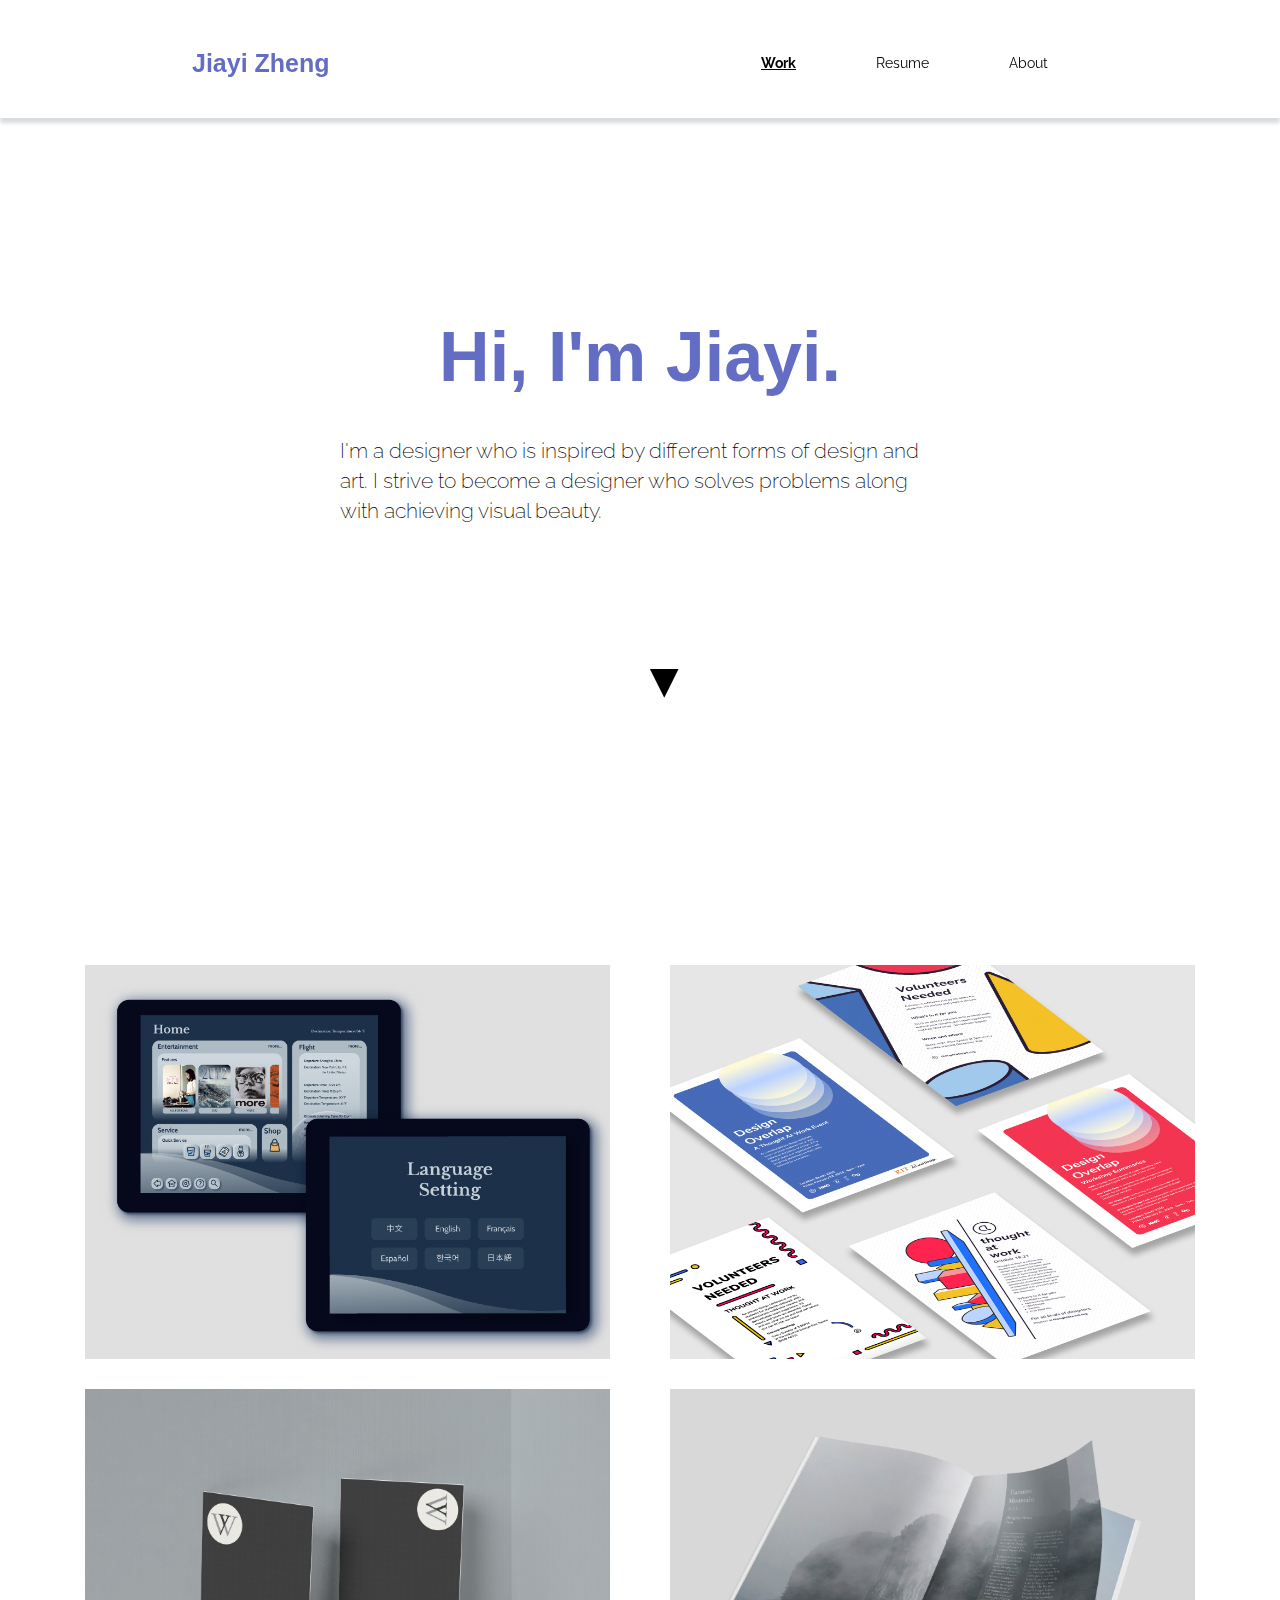
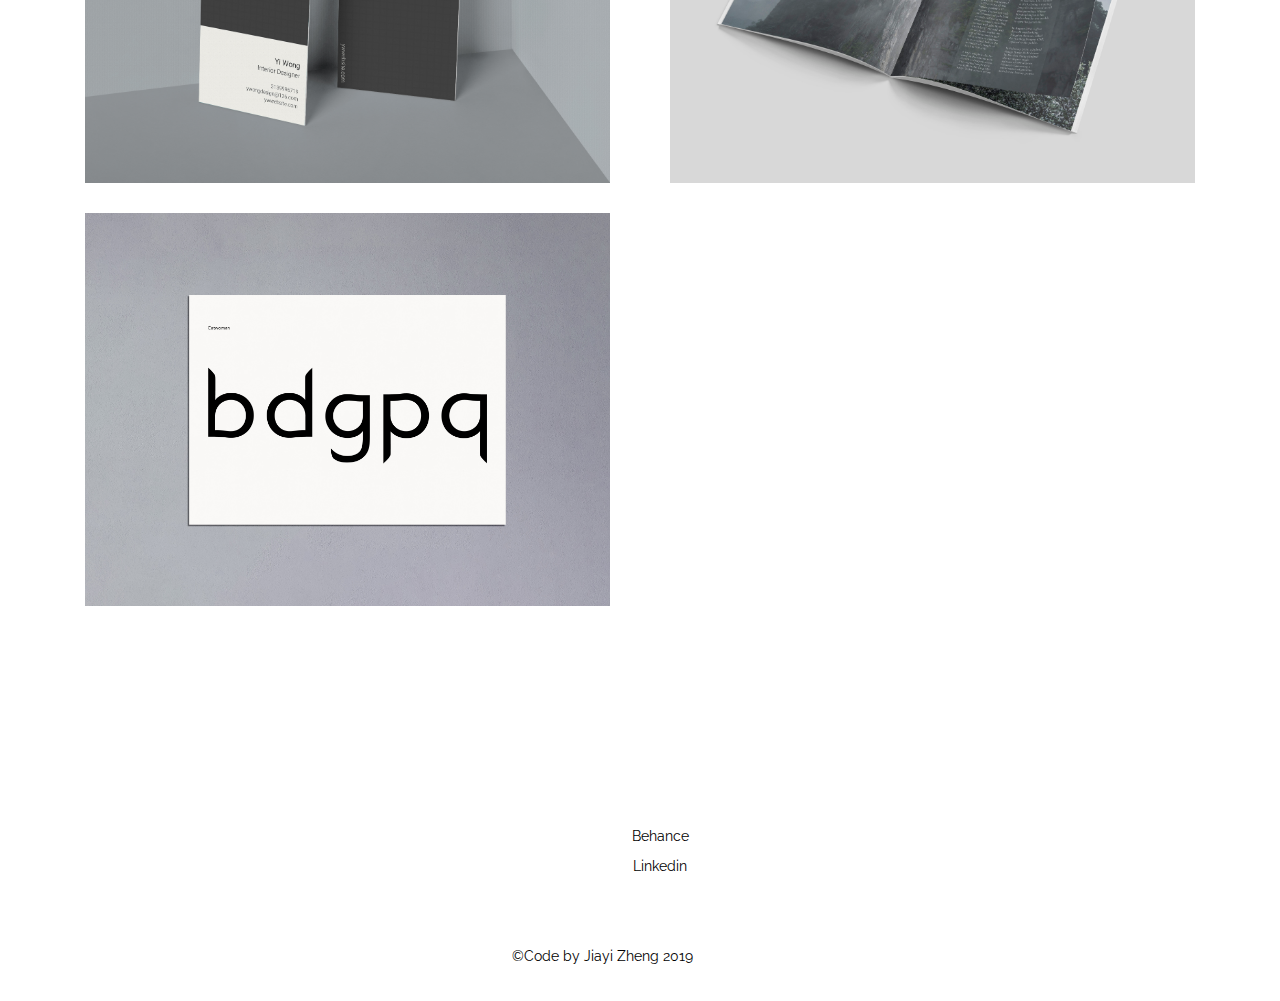
==== index.html @ 1991c737 "Update index.html" ====
<!doctype html>
<html>
<head>
  <meta charset="utf-8">
    <meta name="viewport" content="width=device-width, initial-scale=1, shrink-to-fit=no">
<title>Portfolio Website</title>
      <link rel="stylesheet" type="text/css" href="css/stylesheet.css">
    <link href="https://fonts.googleapis.com/css?family=Heebo:Thin,Light,Regular,Medium,Bold|Vollkorn:Regular,RegularItalic,Semi-Bold,Bold" rel="stylesheet">
    <link rel="stylesheet" href="https://maxcdn.bootstrapcdn.com/bootstrap/3.4.0/css/bootstrap.min.css">
	<link href="https://fonts.googleapis.com/css?family=Raleway:300,400,500,700,800" rel="stylesheet">
   
</head>

<body>
<header class="container-fluid">
	<div class="row justify-content-md-center">
        <!-- personal logo on left side--><a href="Work.html"><h3 class="col-sm-6">Jiayi Zheng</h3></a>

<ul class="col-sm-6 text-right">  
    <li class="currentpage">Work</li>
    <li><a href="Resume/Jiayi_Zheng_Resume.pdf">Resume</a></li>
    <li><a href="about.html">About</a></li>
        </ul>             
 </div>
    </header>
    
     <div class="jumbotron vertical-center">
    <div class="container-fluid text-center">
       
	<h1>Hi, I'm Jiayi.</h1>
	<p> I'm a designer who is inspired by different forms of design and art. I strive to become a designer who solves problems along with achieving visual beauty. </p>
        
    <br><br><br>
        <a href="#bottom" id="downbtn">&#9660;</a>
    </div>
    </div>
<div class="container">
    <div id="bottom"><br></div>
	<div class="row col-12">
	
		
			<a href="Airline Touch Screen.html">	
  <div class="wrapper">
    <div class="col-md-6 col-sm-5 text-center">
	          
				<img src="images/Work/airlinescreen.jpg" alt="airline" class="image">
       
	   <div class="overlay">
              <div class="content">
               <h4>Airline Touch Application</h4>
				  <p>Concept/Interaction/UI/UX/</p>
		   </div>
	  </div>
      </div>
			</div>
            </a>
					
			
			<a href="Thought at Work.html">
		<div class="wrapper">
             <div class="col-md-6 col-sm-5 text-center">
			<img src="images/Work/taw.jpg" alt="TAW" class="image">
                  
   <div class="overlay">
              <div class="content">
              <h4>Thought at Work</h4>
				  <p>Layout Design/Graphic Design</p>
		   </div>
       </div>
	  </div>
                 
			</div>
			
		</a>
			
		
	

   	<a href="BusinessCard.html">
		<div class="wrapper">
             <div class="col-md-6 col-sm-5 text-center">
			<img src="images/Work/Business%20Card.jpg" alt="Buisnesscard" class="image">
   <div class="overlay">
              <div class="content">
              <h4>Business Card for Yi Wong</h4>
				  <p>Identity Design</p>
		   </div>
       </div>
	  </div>
			</div>
		
		</a>
        
		
		
		
			<a href="Spread.html">	
  <div class="wrapper">
    <div class="col-md-6 col-sm-5 text-center">
				<img src="images/Work/Magazine.jpg" alt="spread" class="image">
	   <div class="overlay">
              <div class="content">
               <h4>Magazine</h4>
				  <p>Spread Design</p>
		   </div>
	  </div>
      </div>
			</div>
            </a>
					
			
		
        <div id="godamnleft">
	<a href="LetterformDesign.html">
		<div class="wrapper">
             <div class="col-md-6 col-sm-5 ">
			<img src="images/Work/letterform.jpg" alt="Letterform" class="image">
   <div class="overlay">
              <div class="content">
              <h4>Catwoman</h4>
				  <p>Letterform Design</p>
		   </div>
       </div>
	  </div>
			</div>
			
		</a>
   </div>
    
     </div>
     </div>
    

	 <footer>
		 <ul><a href="https://www.behance.net/jiayizheng"><li>Behance</li></a>
			 <a href="www.linkedin.com/in/jiayi-zheng"><li>Linkedin</li></a></ul>
		 <br>
			 <p class="text-center> jzhengfz@gmail.com</p>
			 
      <p id="footer">&#169;Code by Jiayi Zheng 2019</p>
    </footer>	
		
</body>
</html>
---- css/stylesheet.css ----
/*function*/
html {
  scroll-behavior: smooth;
}








#godamnleft {float: left;
    width: 100%;
}









/*Layout*/
.jumbotron {
    
    min-height: 100vh;
	margin-bottom: 5px;
	position: static;
    display: block;
 
}
.container-fluid { 
    
	display: block; 
}
header ul { padding-top: 18px;
  display: flex;
  justify-content: flex-end;
  
}
header { position: fixed;
background-color: rgb(255, 255, 255, .7);
    min-width: 100%;
padding: 30px 15%!important;
z-index: 5;
 box-shadow: 0 5px 4px rgba(55, 73, 90, .2);}

p{max-width: 600px;
text-align: left;
padding-top: 30px;
line-height: 35px;
}

.vertical-center { min-height: 100vh;
  

   display: flex;
  align-items: center;
  justify-content: center;}

li { display: inline-block;
 padding: 0 40px;
    }

#downbtn { font-size: 3.5em;
	text-align: center;
 padding-top: 5%;
	position: absolute;
	text-decoration: none;
}
.container { min-width: 70%;
	padding-right: 0;
   
  padding-left: 0;
  margin-right: auto;
  margin-left: auto;}



/*About Page*/

.box {max-width: 1000px;
display: block;
position: relative;
margin: 200px auto;}


#about {margin-top: 100px;
max-width: 450px; margin-right: 50px;}


/*typography/color*/


li, a, p {font-family: 'Raleway', sans-serif;
font-weight: 400;
line-height: 30px;
color: black!important;} 

.currentpage { text-decoration: underline;
font-weight: 700!important;}
h1 {font-family: 'Ralewy', sans-serif!important;
font-weight: 700!important;
	font-size: 70px!important;
	color: rgb(100, 109, 196)!important;
}

h3 {font-family: 'Ralewy', sans-serif!important;
font-weight: 800!important;
	font-size: 25px!important;
	color: rgb(100, 109, 196)!important;}


.jumbotron {background-color: white!important; }

footer { padding: 0 40%;
    margin: 200px auto 30px auto;
	text-align: center;
    }
p#footer { text-align: center;}



/*hover*/




a:hover { color: rgb(100, 109, 196)!important; 
text-decoration: none!important;
transition: 0.3s ease;
 font-weight: 700;}


.wrapper { width: 100%;
    height: 100%!important;
margin: 0 auto!important;
	
position: relative!important;
}


img { max-width: 800px!important;
    width: 100%;
    height: 100%;

}
.image {    
    transition: .5s ease;

	top: 0;
margin: 0px auto;
padding: 15px;
  bottom: 0;
  left: 0;
  right: 0;
	opacity: 1;}

.content { position: absolute!important;
top: 50%;
	left: 50%;
font-family: 'Ralewy', sans-serif!important;
font-weight: 800!important;
    color: black;


-ms-transform: translate(-50%, -50%);
  transform: translate(-50%, -50%);

}

.overlay {opacity: 0;
	max-width: 800px!important;
    background-color: transparent;

  transition: .5s ease;
position: absolute!important;

width: 100%!important;
top: 0;
	margin: 15px auto;
  bottom: 0;
  left: 0;
  right: 0;
}

.wrapper:hover .overlay { opacity: 1;
 }
.wrapper:hover img { opacity: .6;
	 -webkit-filter: blur(8px);
      transition: .5s ease;
 }
 
a h4 { font-family: 'Ralewy', sans-serif!important;
font-weight: 800!important;

    font-size:calc(8px + 1.5vw); 

}

.overlay p {text-align: center;

  font-size:calc(12px + 0.4vw); }
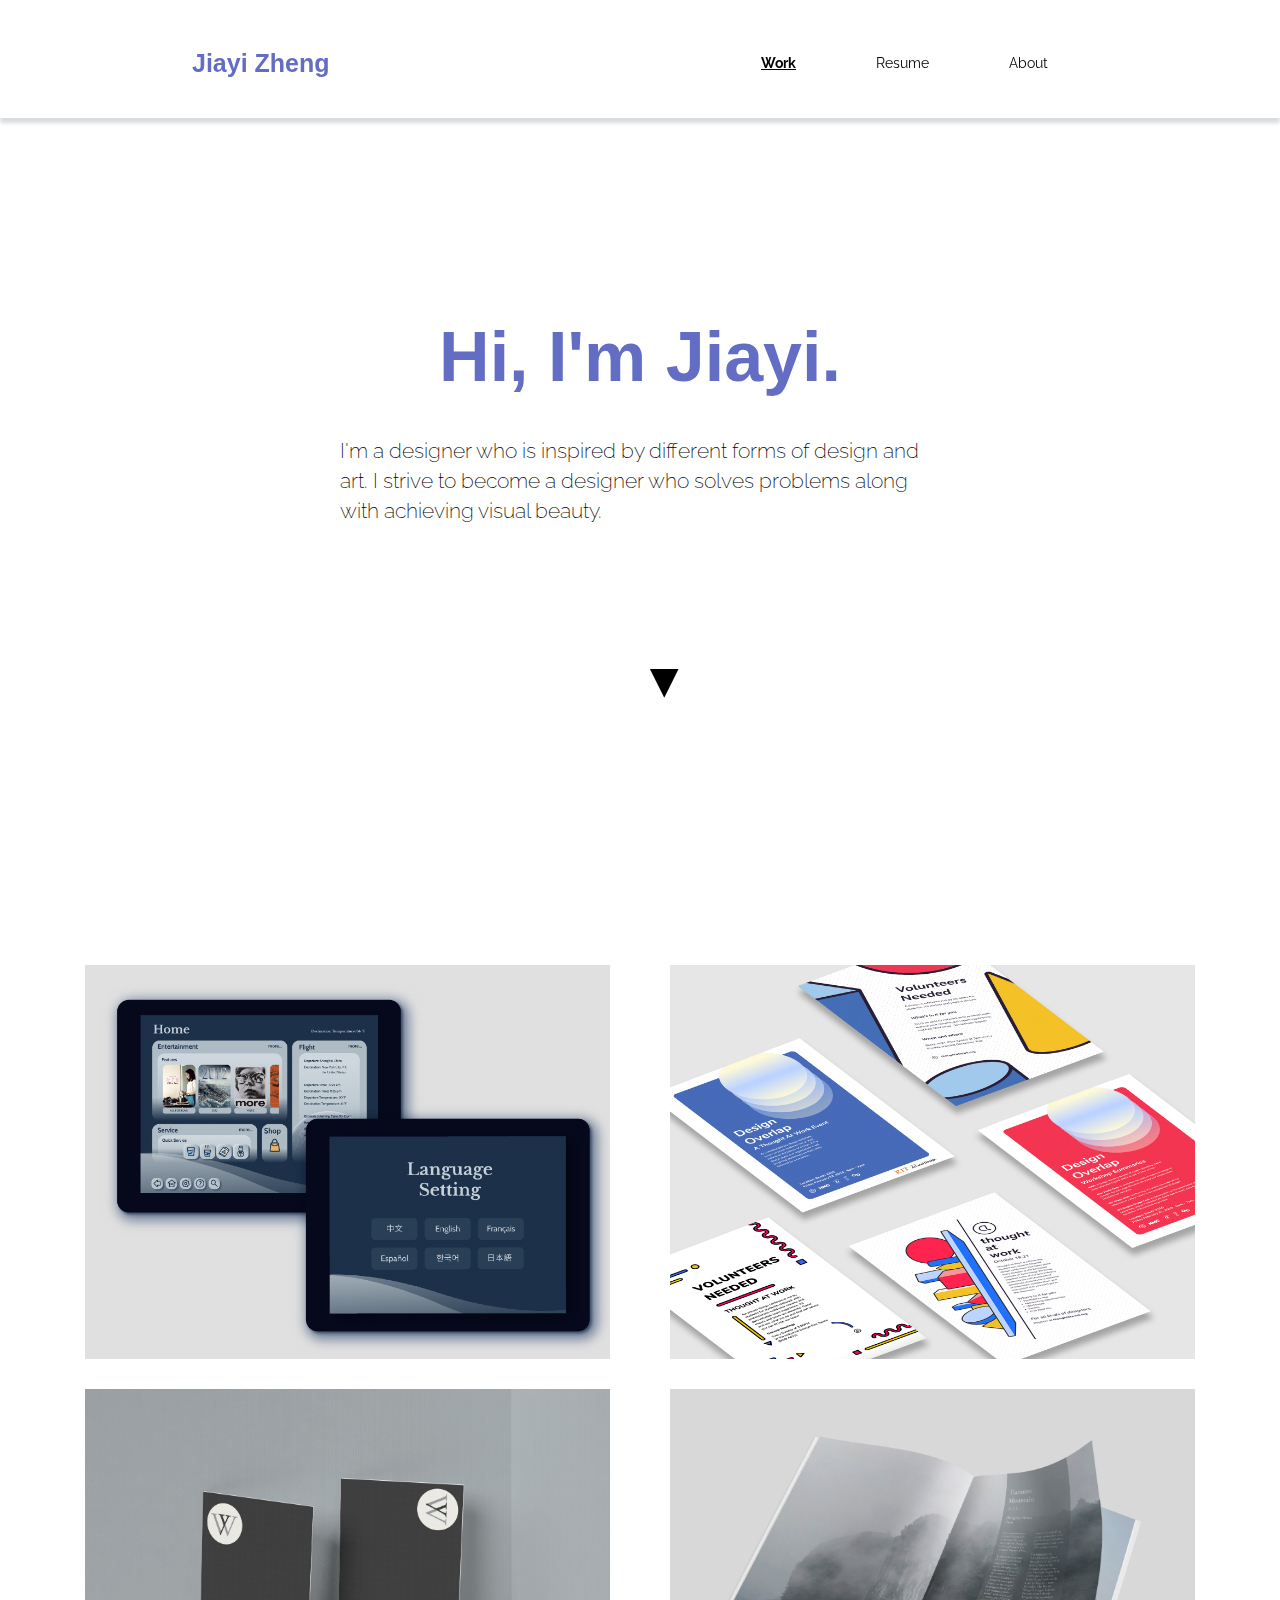
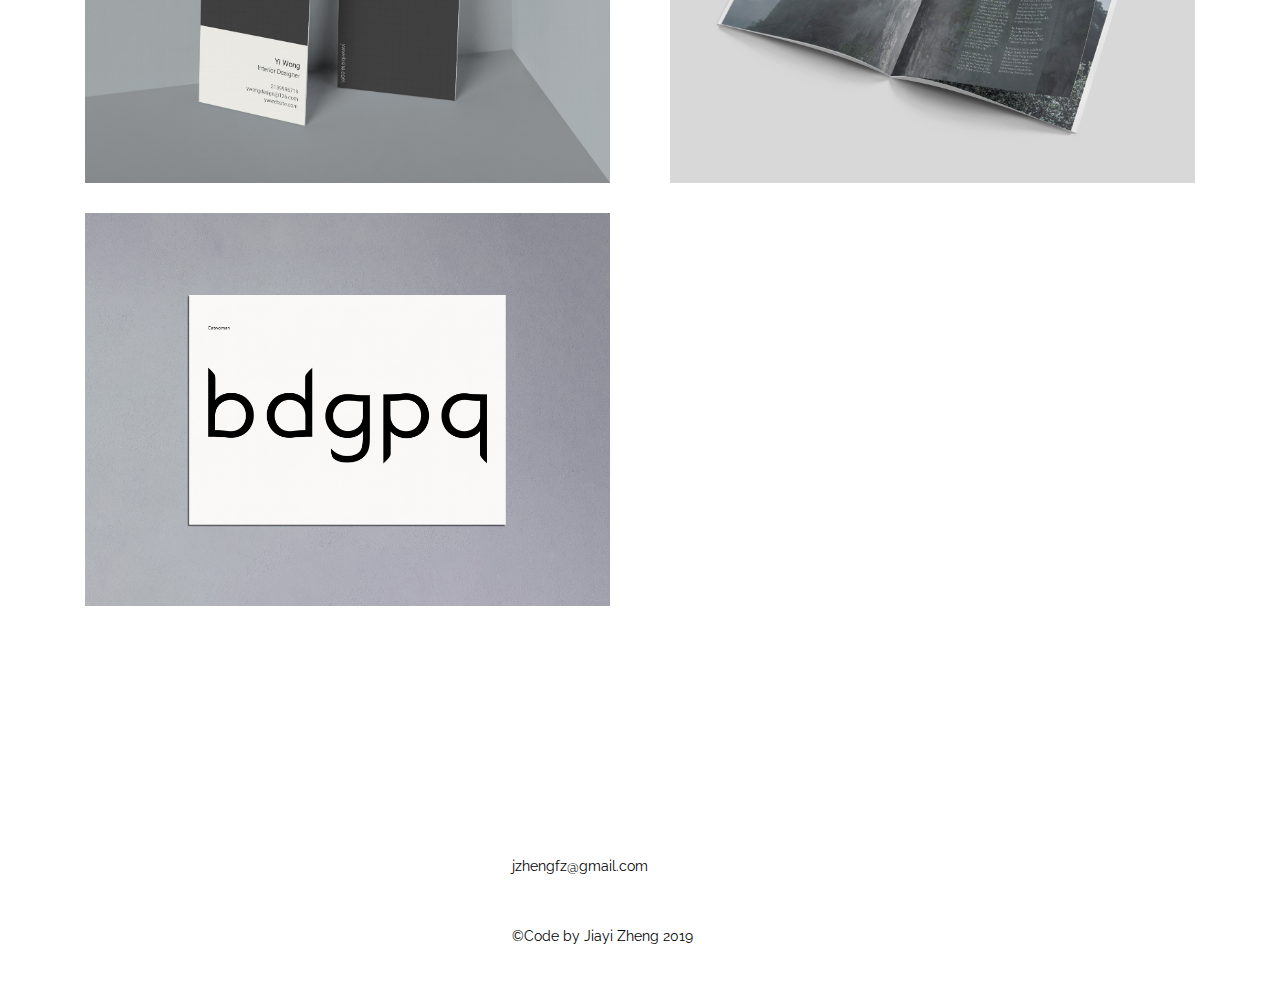
==== commit 9e2e3ee7: "Update index.html" ====
--- a/index.html
+++ b/index.html
@@ -131,14 +131,11 @@
      </div>
     
 
-	 <footer>
-		 <ul><a href="https://www.behance.net/jiayizheng"><li>Behance</li></a>
-			 <a href="www.linkedin.com/in/jiayi-zheng"><li>Linkedin</li></a></ul>
-		 <br>
-			 <p class="text-center> jzhengfz@gmail.com</p>
-			 
-      <p id="footer">&#169;Code by Jiayi Zheng 2019</p>
-    </footer>	
+	  <footer class="text-center">
+	
+			 <p>jzhengfz@gmail.com</p>
+      <p>&#169;Code by Jiayi Zheng 2019</p>
+    </footer>
 		
 </body>
 </html>
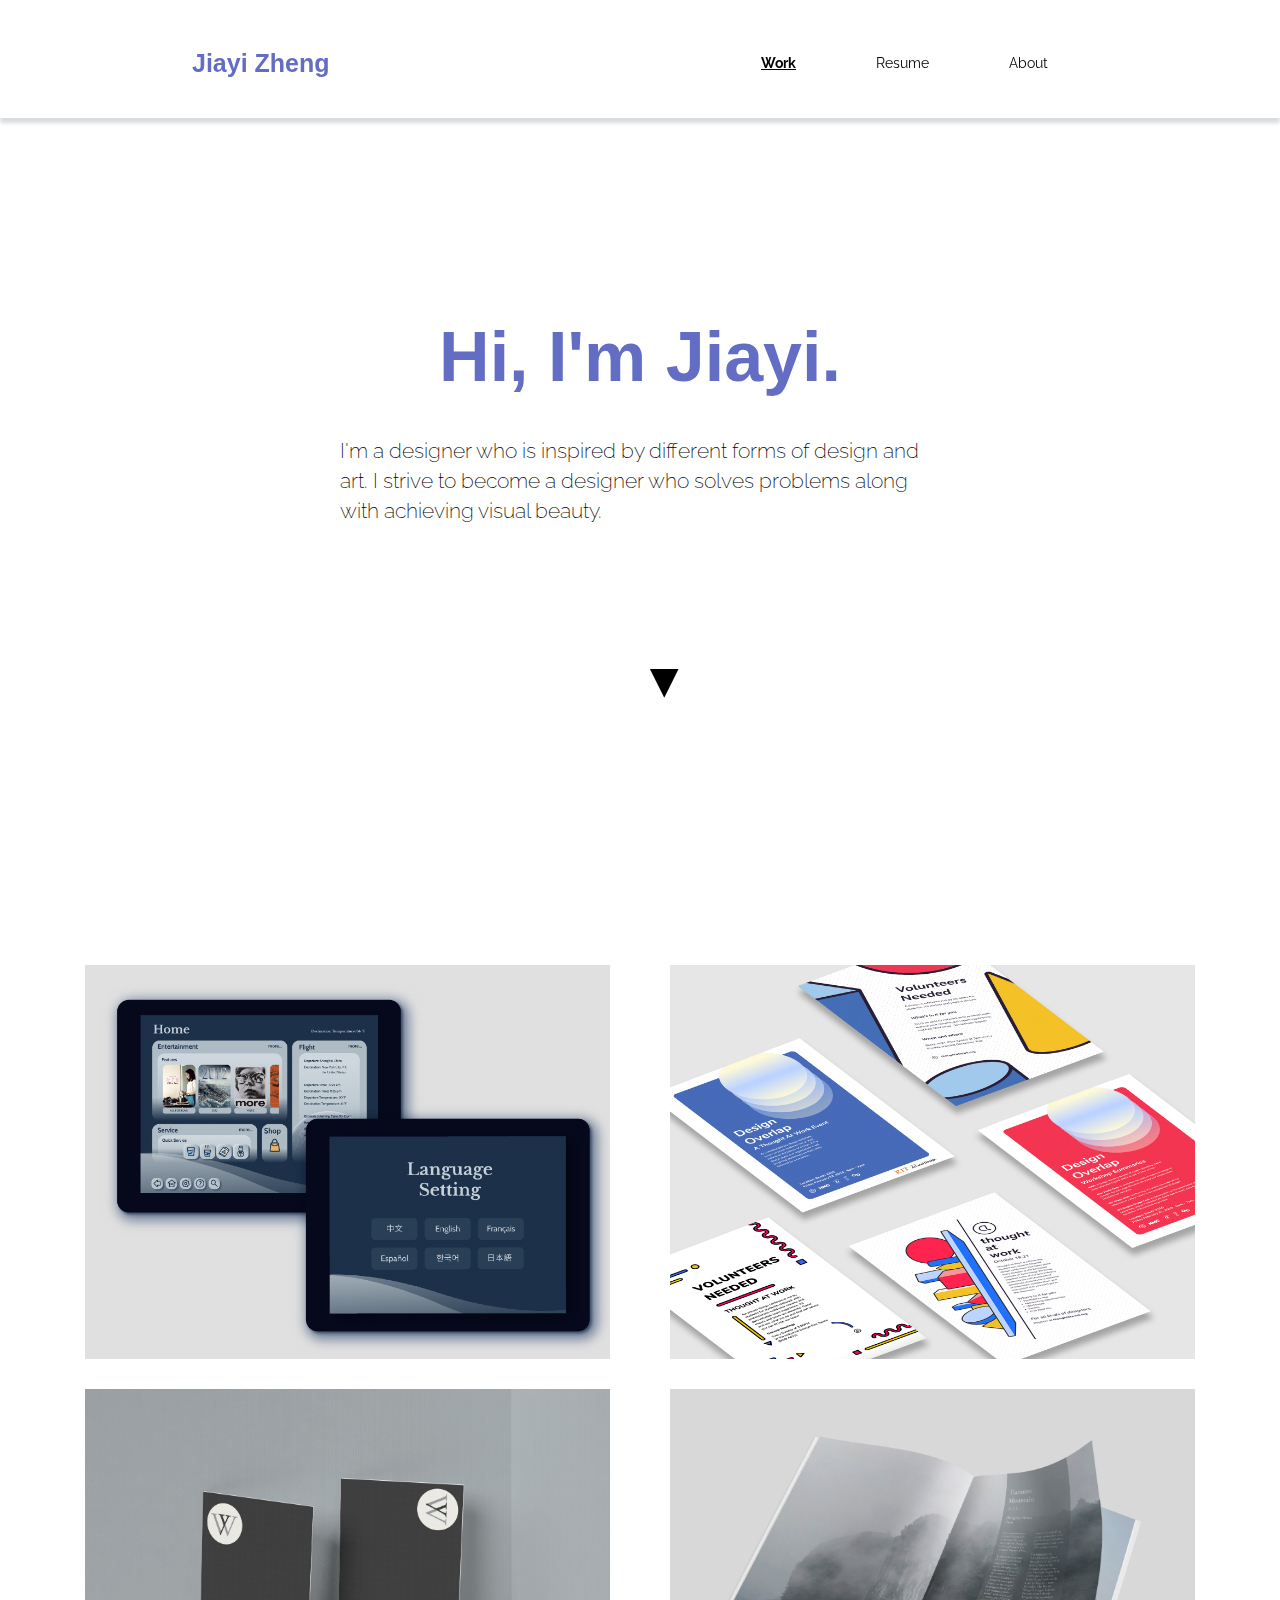
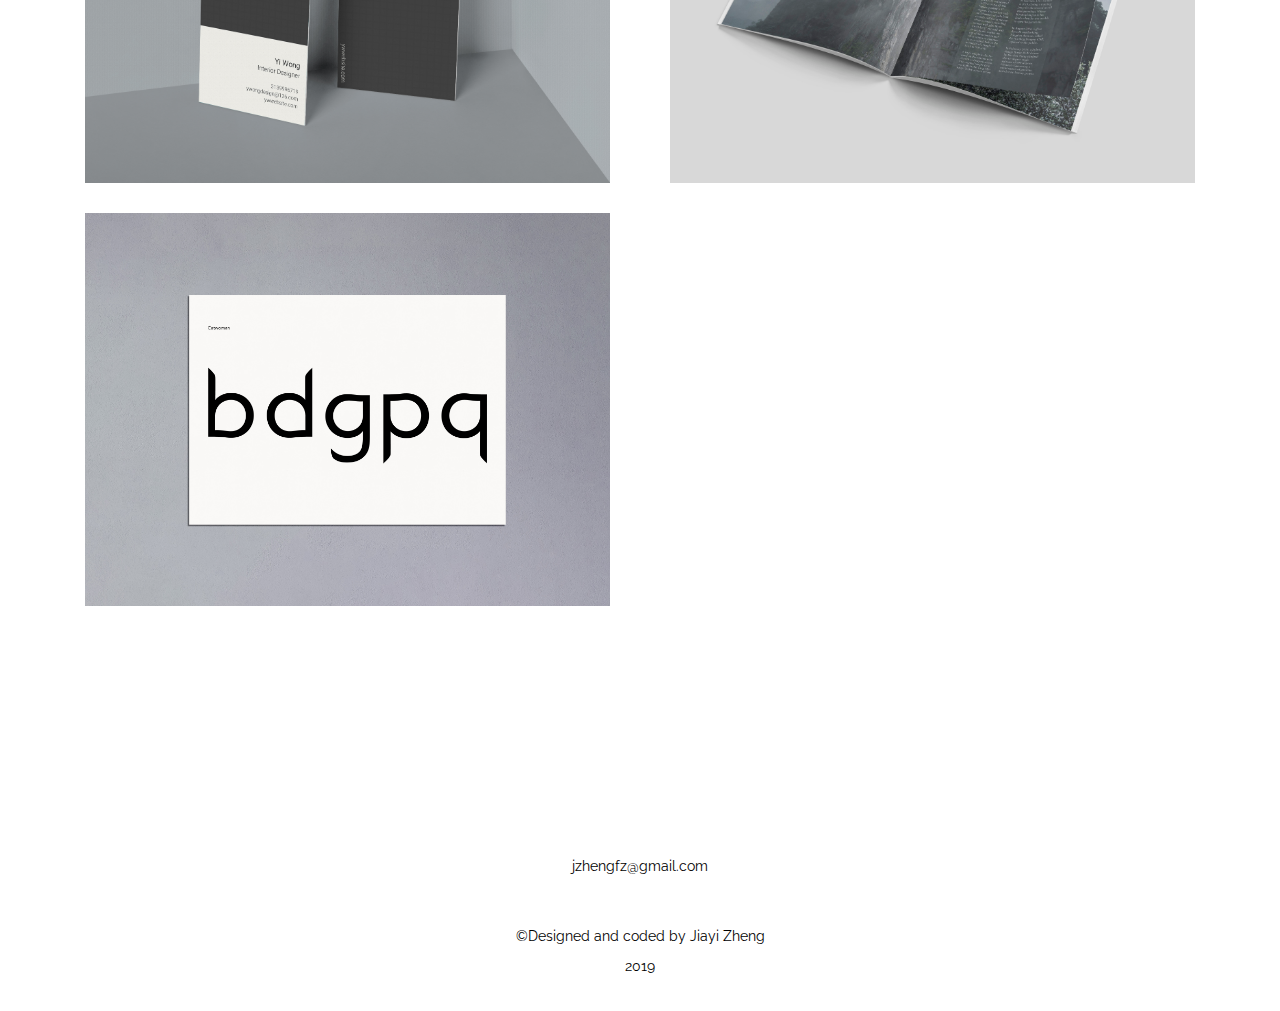
==== commit 2a8e54d5: "Update index.html" ====
--- a/index.html
+++ b/index.html
@@ -3,9 +3,10 @@
 <head>
   <meta charset="utf-8">
     <meta name="viewport" content="width=device-width, initial-scale=1, shrink-to-fit=no">
-<title>Portfolio Website</title>
+	<link rel="icon" href="icon/jzicon.jpg" type="image/gif" sizes="16x16">
+<title>Jiayi Zheng</title>
       <link rel="stylesheet" type="text/css" href="css/stylesheet.css">
-    <link href="https://fonts.googleapis.com/css?family=Heebo:Thin,Light,Regular,Medium,Bold|Vollkorn:Regular,RegularItalic,Semi-Bold,Bold" rel="stylesheet">
+   
     <link rel="stylesheet" href="https://maxcdn.bootstrapcdn.com/bootstrap/3.4.0/css/bootstrap.min.css">
 	<link href="https://fonts.googleapis.com/css?family=Raleway:300,400,500,700,800" rel="stylesheet">
    
@@ -14,7 +15,7 @@
 <body>
 <header class="container-fluid">
 	<div class="row justify-content-md-center">
-        <!-- personal logo on left side--><a href="Work.html"><h3 class="col-sm-6">Jiayi Zheng</h3></a>
+        <!-- personal logo on left side--><a href="index.html"><h3 class="col-sm-6">Jiayi Zheng</h3></a>
 
 <ul class="col-sm-6 text-right">  
     <li class="currentpage">Work</li>
@@ -131,10 +132,10 @@
      </div>
     
 
-	  <footer class="text-center">
+	  <footer>
 	
-			 <p>jzhengfz@gmail.com</p>
-      <p>&#169;Code by Jiayi Zheng 2019</p>
+			 <p class="text-center">jzhengfz@gmail.com</p>
+      <p class="text-center">&#169;Designed and coded by Jiayi Zheng 2019</p>
     </footer>
 		
 </body>
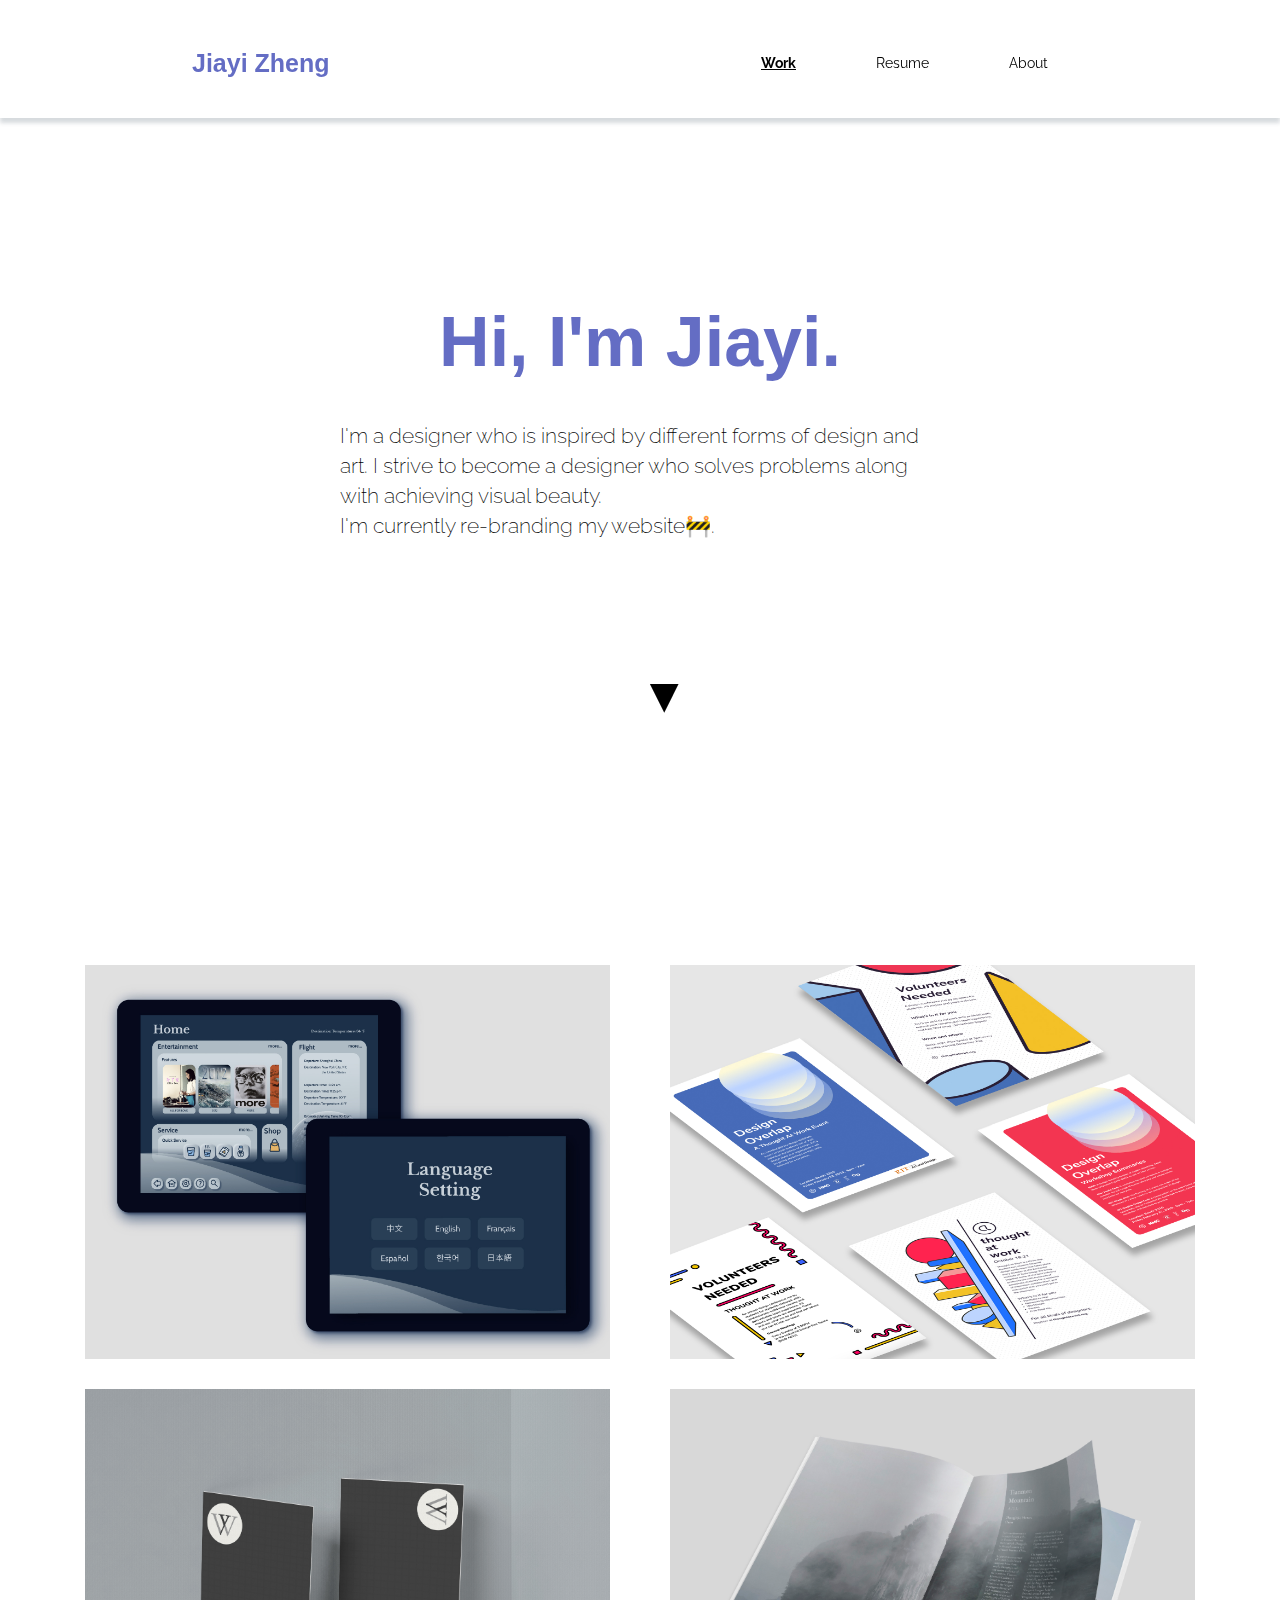
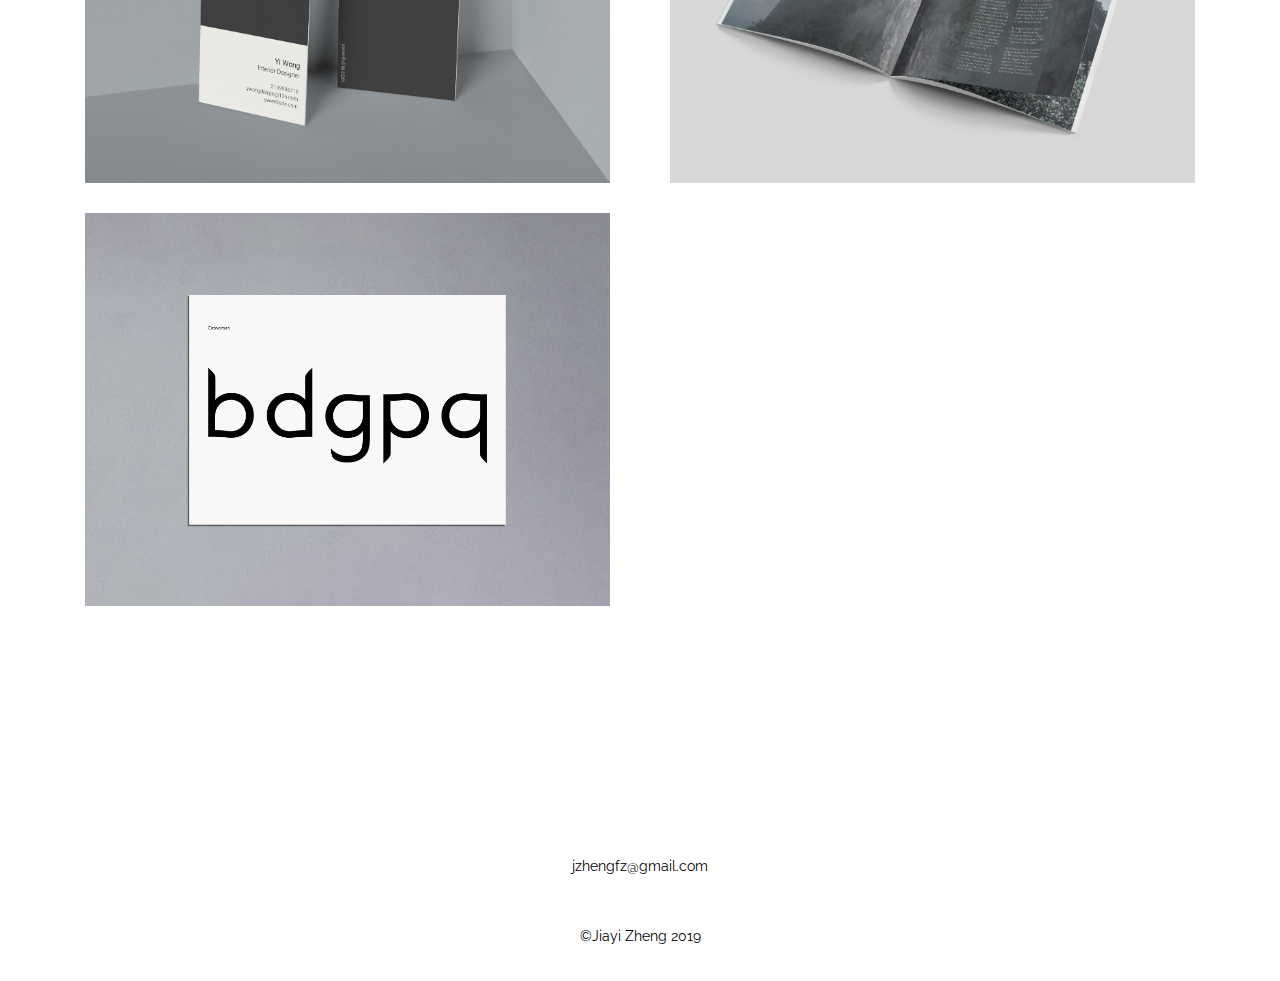
==== commit 686990cb: "Update index.html" ====
--- a/index.html
+++ b/index.html
@@ -29,8 +29,9 @@
     <div class="container-fluid text-center">
        
 	<h1>Hi, I'm Jiayi.</h1>
-	<p> I'm a designer who is inspired by different forms of design and art. I strive to become a designer who solves problems along with achieving visual beauty. </p>
-        
+	<p> I'm a designer who is inspired by different forms of design and art. I strive to become a designer who solves problems along with achieving visual beauty. <br>I'm currently re-branding my website🚧.</p>
+	
+
     <br><br><br>
         <a href="#bottom" id="downbtn">&#9660;</a>
     </div>
@@ -40,7 +41,7 @@
 	<div class="row col-12">
 	
 		
-			<a href="Airline Touch Screen.html">	
+			<a href="AirlineTouchScreen.html">	
   <div class="wrapper">
     <div class="col-md-6 col-sm-5 text-center">
 	          
@@ -48,7 +49,7 @@
        
 	   <div class="overlay">
               <div class="content">
-               <h4>Airline Touch Application</h4>
+               <h4>AirlineTouchApplication</h4>
 				  <p>Concept/Interaction/UI/UX/</p>
 		   </div>
 	  </div>
@@ -57,7 +58,7 @@
             </a>
 					
 			
-			<a href="Thought at Work.html">
+			<a href="ThoughtatWork.html">
 		<div class="wrapper">
              <div class="col-md-6 col-sm-5 text-center">
 			<img src="images/Work/taw.jpg" alt="TAW" class="image">
@@ -135,7 +136,7 @@
 	  <footer>
 	
 			 <p class="text-center">jzhengfz@gmail.com</p>
-      <p class="text-center">&#169;Designed and coded by Jiayi Zheng 2019</p>
+      <p class="text-center">&#169;Jiayi Zheng 2019</p>
     </footer>
 		
 </body>
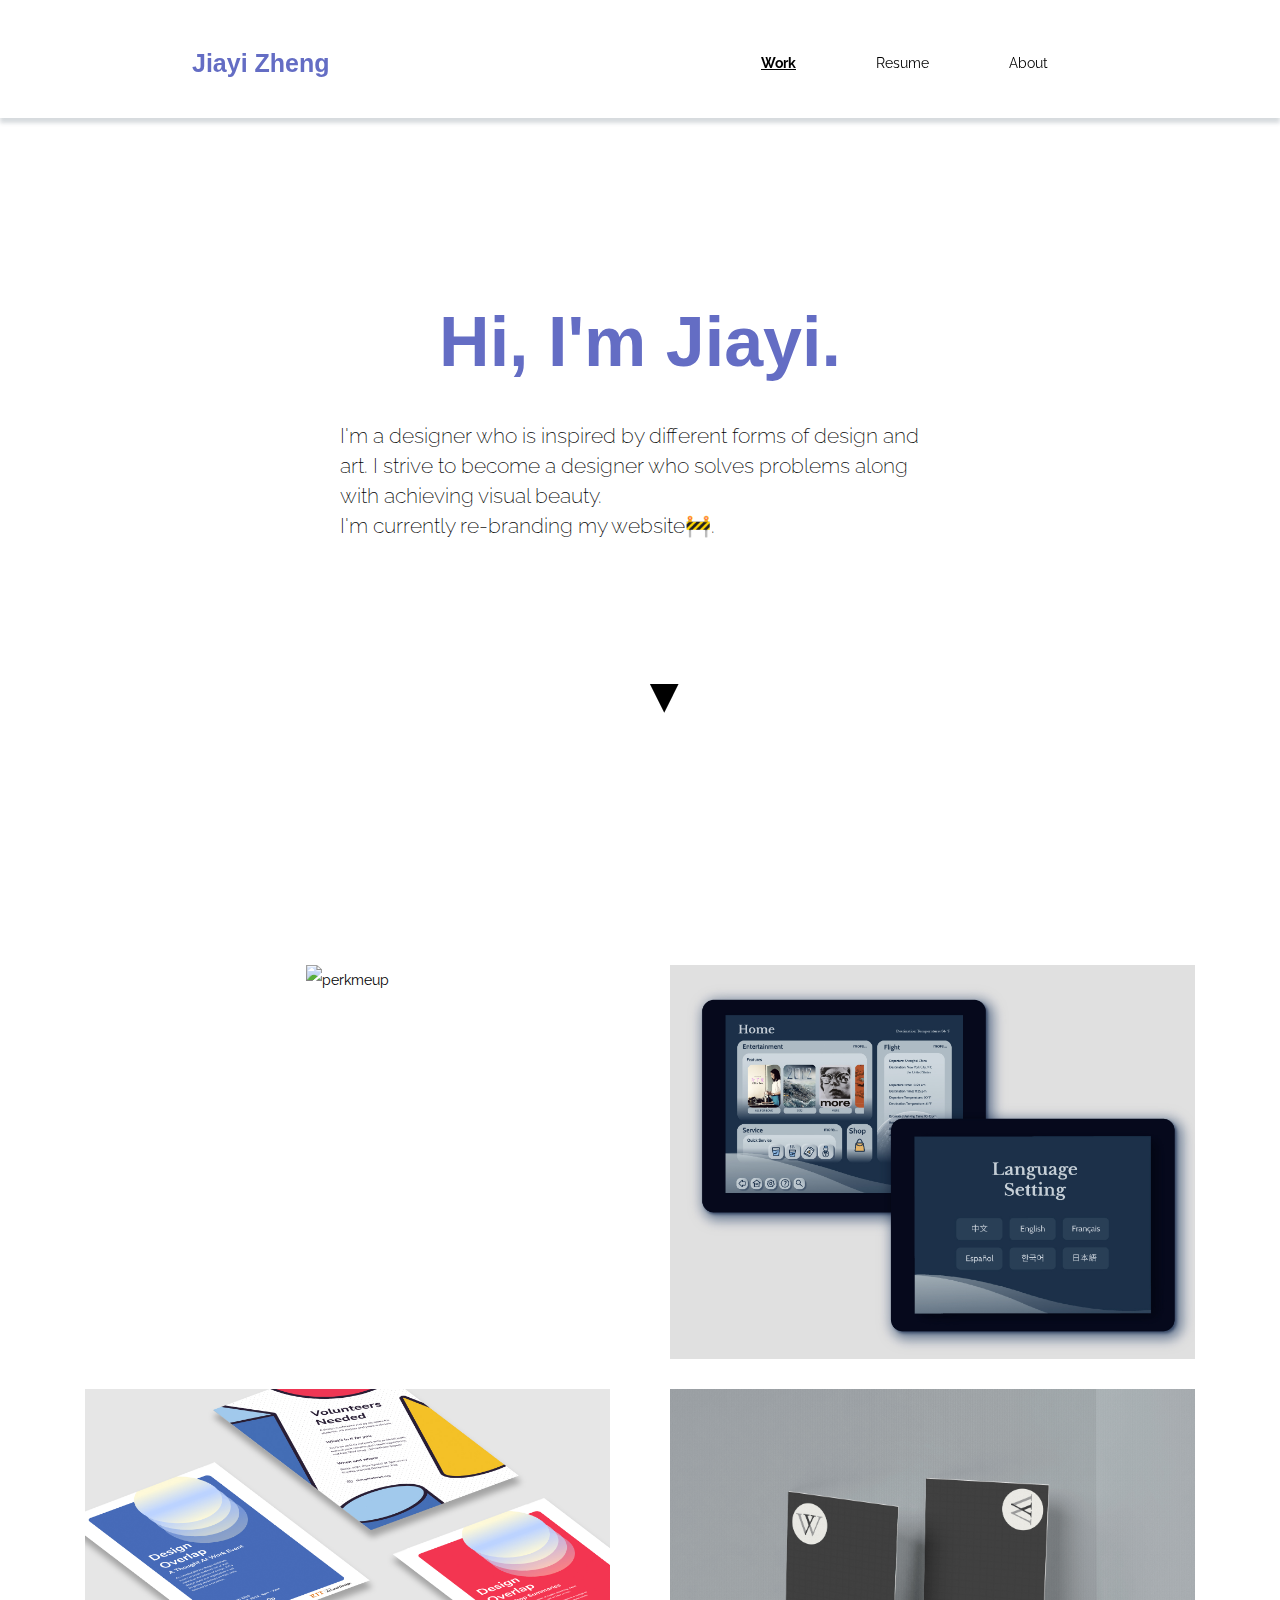
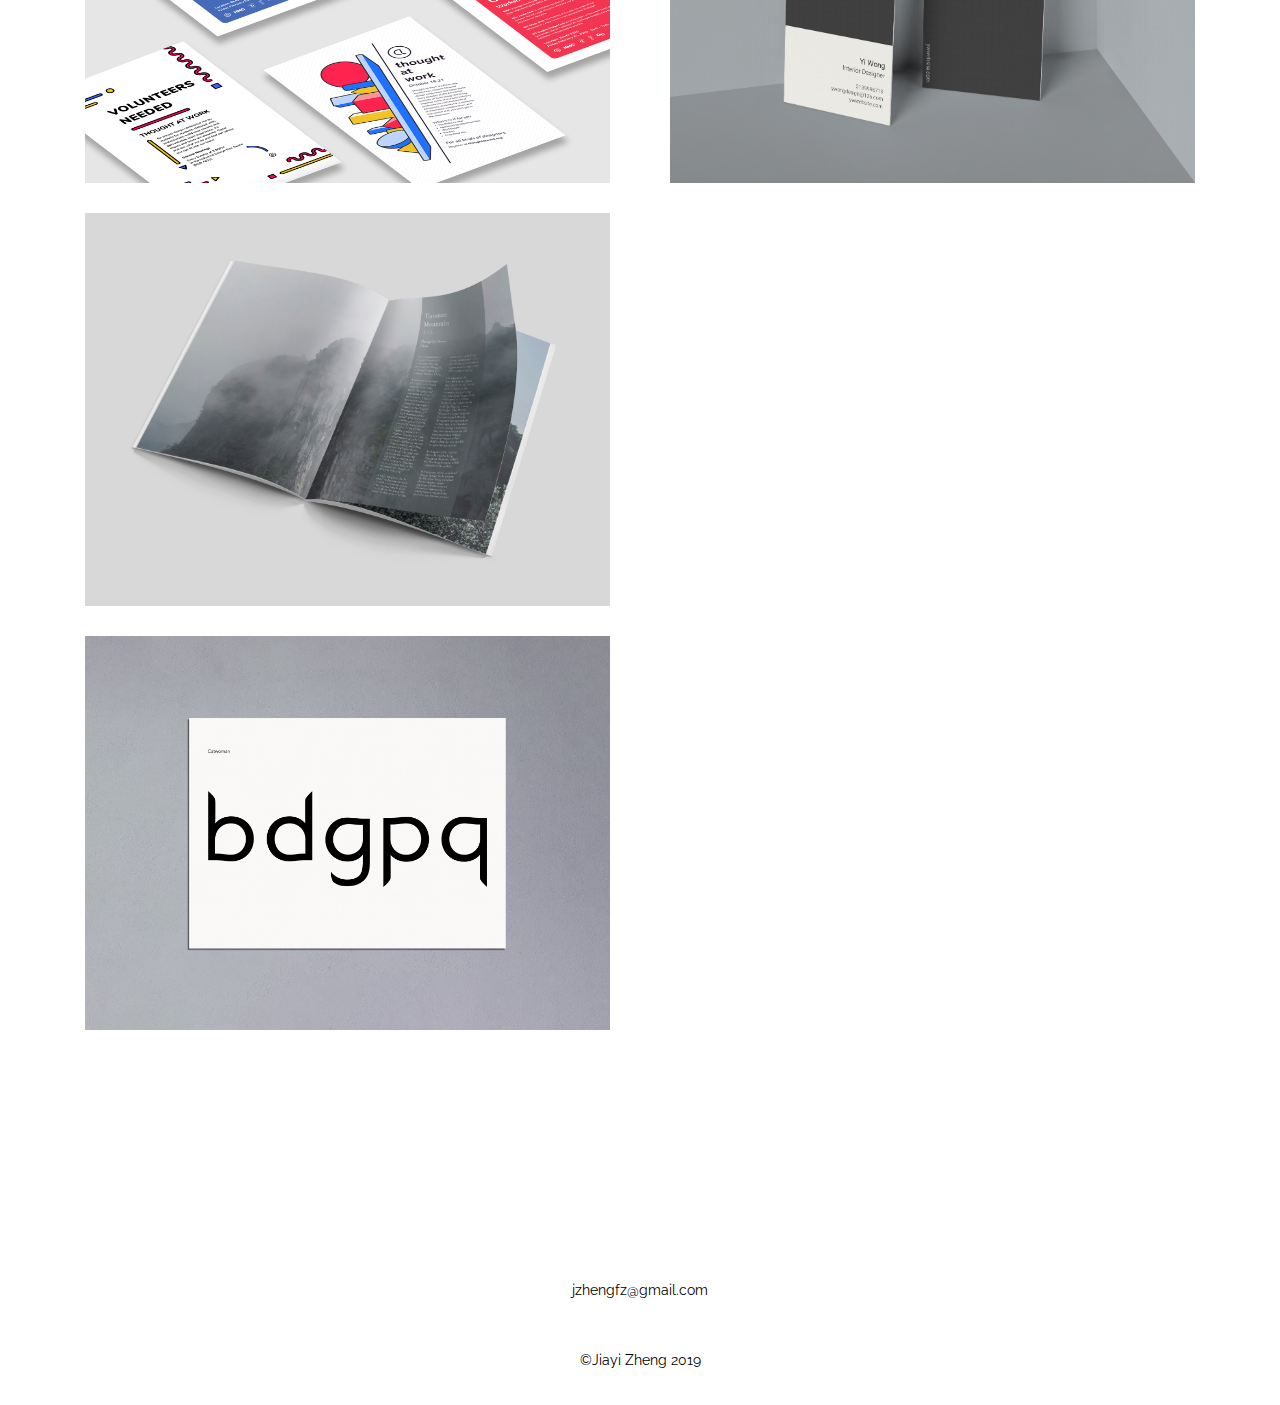
==== commit 528787e2: "Update index.html" ====
--- a/index.html
+++ b/index.html
@@ -40,6 +40,21 @@
     <div id="bottom"><br></div>
 	<div class="row col-12">
 	
+			<a href="Perkmeup.html">	
+  <div class="wrapper">
+    <div class="col-md-6 col-sm-12 text-center">
+	          
+				<img src="images/Work/perkmeup.jpg" alt="perkmeup" class="image">
+       
+	   <div class="overlay">
+              <div class="content">
+               <h4>Perk me Up</h4>
+				  <p>Interaction/UI/UX/Product</p>
+		   </div>
+	  </div>
+      </div>
+			</div>
+            </a>
 		
 			<a href="AirlineTouchScreen.html">	
   <div class="wrapper">
